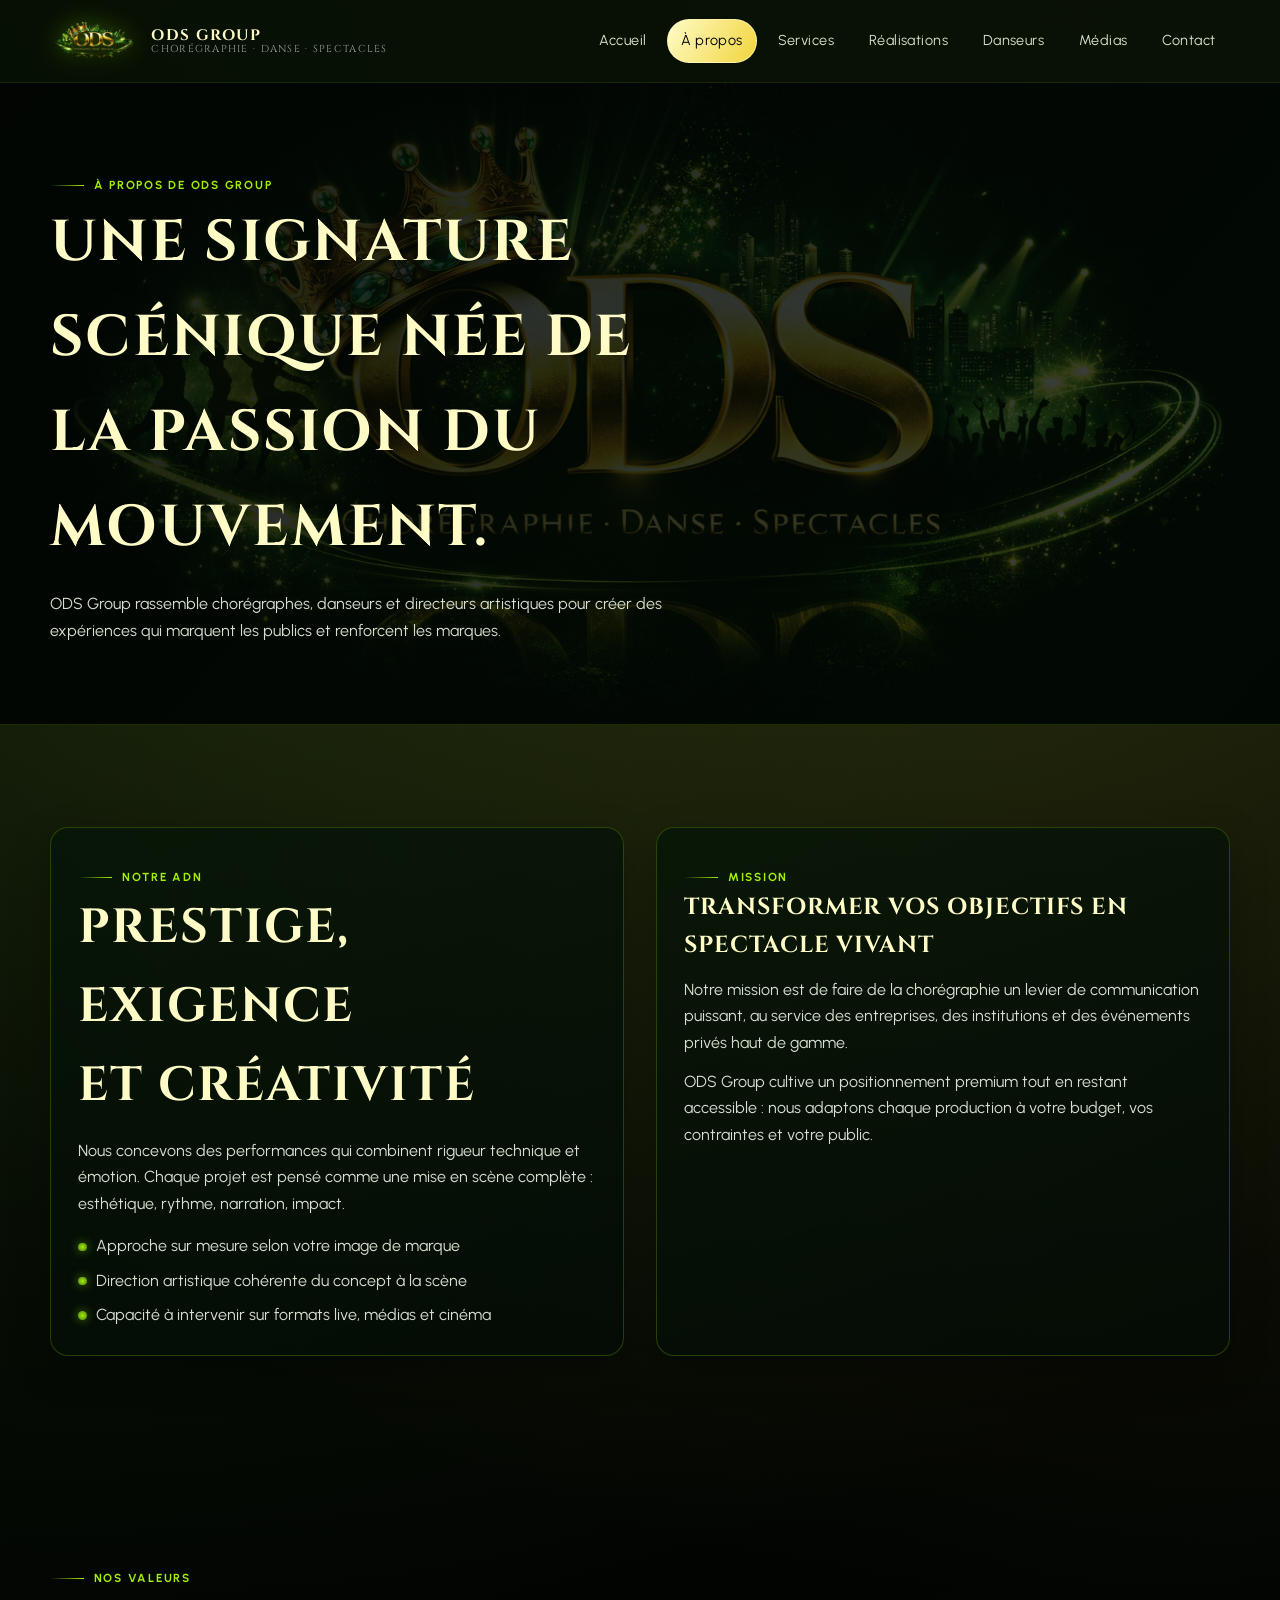
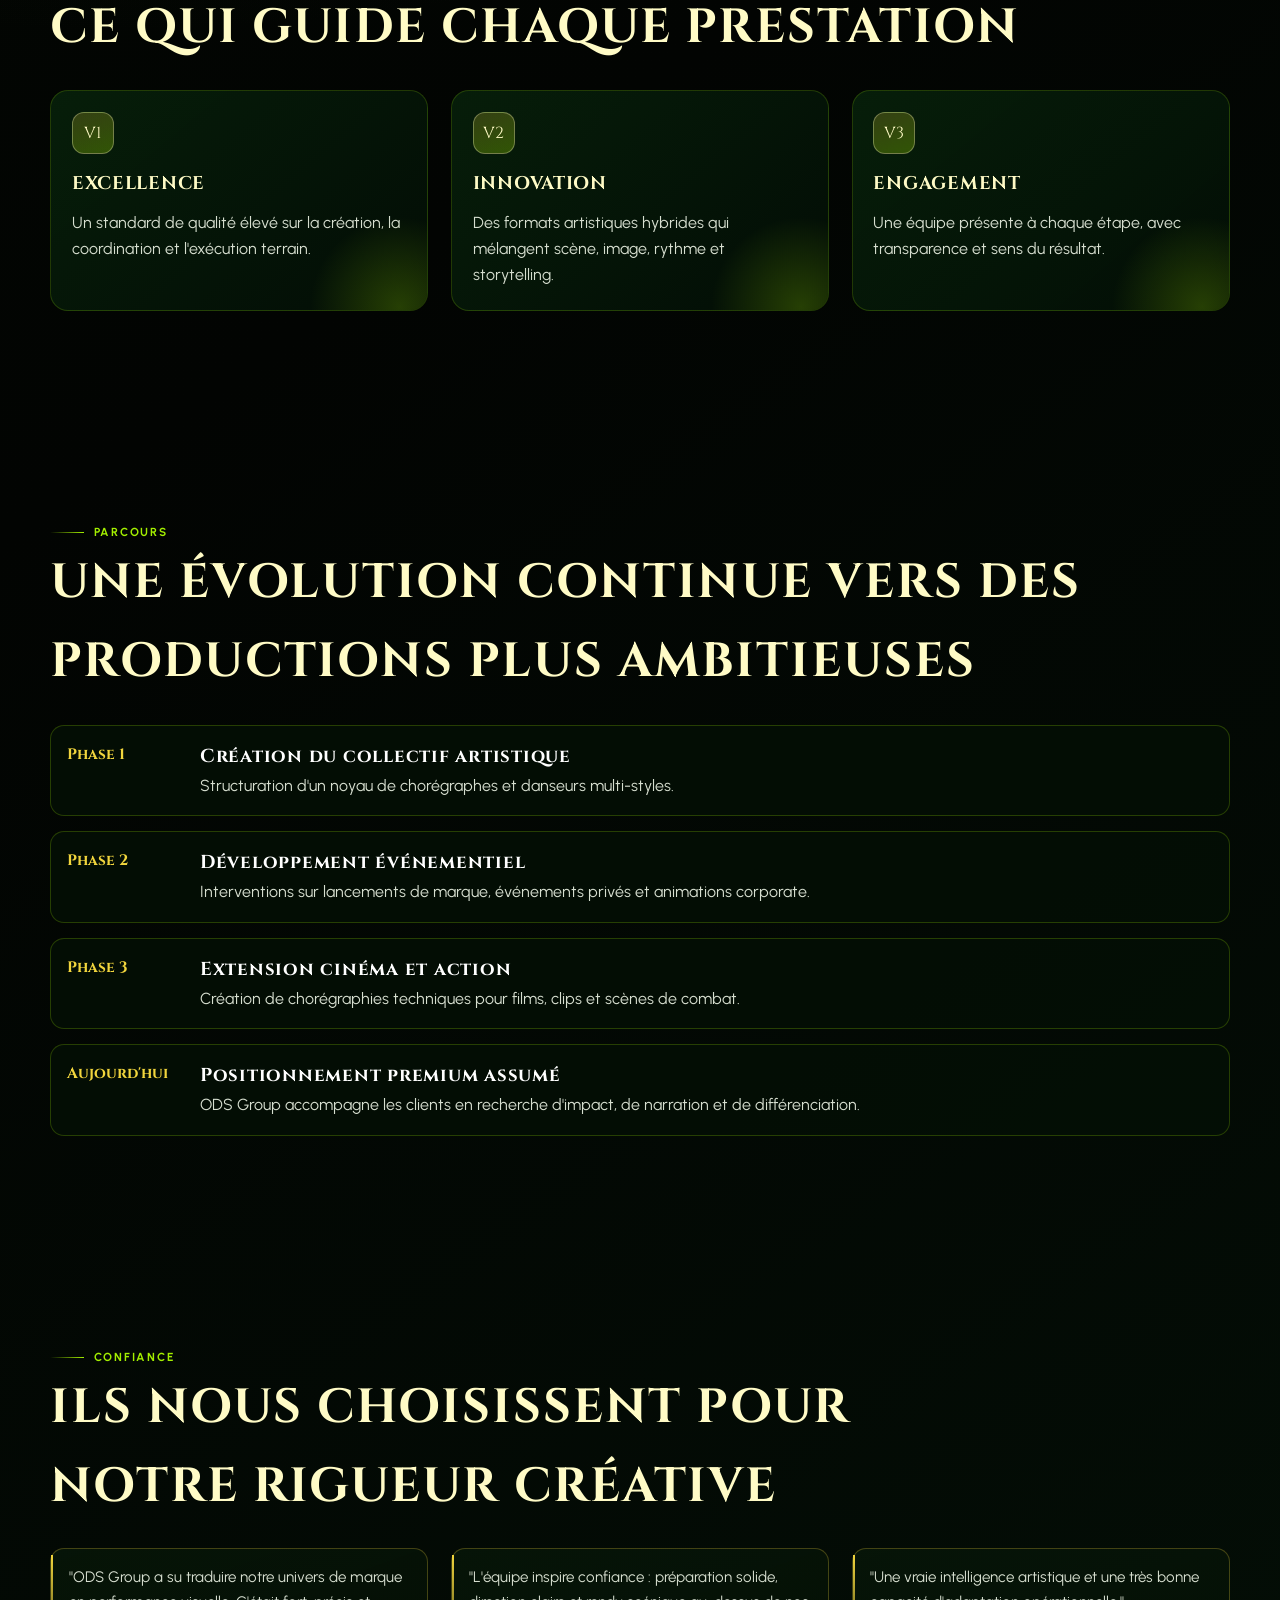
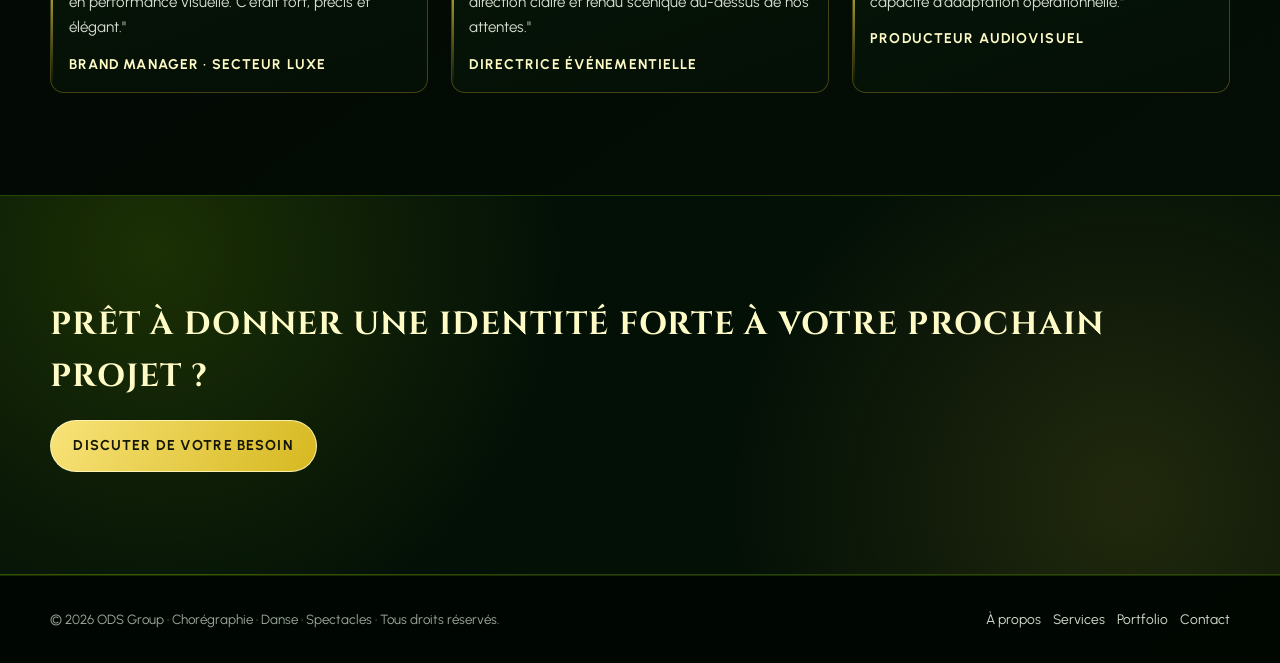
==== a-propos.html @ b8bc04d4 "Initial commit: ODSV2 website" ====
<!doctype html>
<html lang="fr">
  <head>
    <meta charset="UTF-8" />
    <meta name="viewport" content="width=device-width, initial-scale=1.0" />
    <title>À propos | ODS Group</title>
    <meta
      name="description"
      content="Découvrez l'histoire, la vision et les valeurs de ODS Group, acteur premium de la chorégraphie et de l'événementiel."
    />
    <link rel="icon" type="image/png" href="img/Image.png" />
    <link rel="stylesheet" href="assets/css/style.css" />
  </head>
  <body data-page="about">
    <a class="skip-link" href="#main-content">Aller au contenu principal</a>

    <header class="site-header">
      <div class="container nav-shell">
        <a class="brand" href="index.html" aria-label="Accueil ODS Group">
          <img class="brand-logo" src="img/Image.png" alt="Logo ODS Group" />
          <div class="brand-text">
            <strong>ODS Group</strong>
            <span>Chorégraphie · Danse · Spectacles</span>
          </div>
        </a>
        <button class="menu-toggle" type="button" aria-expanded="false" aria-label="Ouvrir le menu">
          <svg viewBox="0 0 24 24" fill="none" stroke="currentColor" stroke-width="1.8" stroke-linecap="round">
            <path d="M4 7h16M4 12h16M4 17h16" />
          </svg>
        </button>
        <nav class="nav-links" aria-label="Navigation principale">
          <a class="nav-link" data-page="index" href="index.html">Accueil</a>
          <a class="nav-link" data-page="about" href="a-propos.html">À propos</a>
          <a class="nav-link" data-page="services" href="services.html">Services</a>
          <a class="nav-link" data-page="portfolio" href="portfolio.html">Réalisations</a>
          <a class="nav-link" data-page="team" href="equipe.html">Danseurs</a>
          <a class="nav-link" data-page="media" href="medias.html">Médias</a>
          <a class="nav-link" data-page="contact" href="contact.html">Contact</a>
        </nav>
      </div>
    </header>

    <main id="main-content">
      <section class="page-hero">
        <div class="container reveal">
          <p class="kicker">À Propos de ODS Group</p>
          <h1>Une signature scénique née de la passion du mouvement.</h1>
          <p>
            ODS Group rassemble chorégraphes, danseurs et directeurs artistiques pour créer des expériences qui
            marquent les publics et renforcent les marques.
          </p>
        </div>
      </section>

      <section class="section">
        <div class="container grid-two">
          <article class="panel reveal">
            <p class="kicker">Notre ADN</p>
            <h2 class="section-title">Prestige, exigence et créativité</h2>
            <p>
              Nous concevons des performances qui combinent rigueur technique et émotion. Chaque projet est pensé comme
              une mise en scène complète : esthétique, rythme, narration, impact.
            </p>
            <ul class="list">
              <li>Approche sur mesure selon votre image de marque</li>
              <li>Direction artistique cohérente du concept à la scène</li>
              <li>Capacité à intervenir sur formats live, médias et cinéma</li>
            </ul>
          </article>

          <article class="panel reveal">
            <p class="kicker">Mission</p>
            <h3>Transformer vos objectifs en spectacle vivant</h3>
            <p>
              Notre mission est de faire de la chorégraphie un levier de communication puissant, au service des
              entreprises, des institutions et des événements privés haut de gamme.
            </p>
            <p style="margin-top: 0.8rem">
              ODS Group cultive un positionnement premium tout en restant accessible : nous adaptons chaque production à
              votre budget, vos contraintes et votre public.
            </p>
          </article>
        </div>
      </section>

      <section class="section" aria-labelledby="values-title">
        <div class="container">
          <p class="kicker reveal">Nos Valeurs</p>
          <h2 class="section-title reveal" id="values-title">Ce qui guide chaque prestation</h2>
          <div class="grid-three value-grid reveal">
            <article class="service-card">
              <div class="icon">V1</div>
              <h3>Excellence</h3>
              <p>Un standard de qualité élevé sur la création, la coordination et l'exécution terrain.</p>
            </article>
            <article class="service-card">
              <div class="icon">V2</div>
              <h3>Innovation</h3>
              <p>Des formats artistiques hybrides qui mélangent scène, image, rythme et storytelling.</p>
            </article>
            <article class="service-card">
              <div class="icon">V3</div>
              <h3>Engagement</h3>
              <p>Une équipe présente à chaque étape, avec transparence et sens du résultat.</p>
            </article>
          </div>
        </div>
      </section>

      <section class="section" aria-labelledby="story-title">
        <div class="container">
          <p class="kicker reveal">Parcours</p>
          <h2 class="section-title reveal" id="story-title">Une évolution continue vers des productions plus ambitieuses</h2>
          <div class="timeline reveal">
            <article class="timeline-item">
              <strong>Phase 1</strong>
              <div>
                <h3>Création du collectif artistique</h3>
                <p>Structuration d'un noyau de chorégraphes et danseurs multi-styles.</p>
              </div>
            </article>
            <article class="timeline-item">
              <strong>Phase 2</strong>
              <div>
                <h3>Développement événementiel</h3>
                <p>Interventions sur lancements de marque, événements privés et animations corporate.</p>
              </div>
            </article>
            <article class="timeline-item">
              <strong>Phase 3</strong>
              <div>
                <h3>Extension cinéma et action</h3>
                <p>Création de chorégraphies techniques pour films, clips et scènes de combat.</p>
              </div>
            </article>
            <article class="timeline-item">
              <strong>Aujourd'hui</strong>
              <div>
                <h3>Positionnement premium assumé</h3>
                <p>ODS Group accompagne les clients en recherche d'impact, de narration et de différenciation.</p>
              </div>
            </article>
          </div>
        </div>
      </section>

      <section class="section" aria-labelledby="quote-title">
        <div class="container">
          <p class="kicker reveal">Confiance</p>
          <h2 class="section-title reveal" id="quote-title">Ils nous choisissent pour notre rigueur créative</h2>
          <div class="grid-three testimonial-grid reveal">
            <article class="testimonial-card quote">
              <p>
                "ODS Group a su traduire notre univers de marque en performance visuelle. C'était fort, précis et
                élégant."
              </p>
              <strong>Brand Manager · Secteur luxe</strong>
            </article>
            <article class="testimonial-card quote">
              <p>
                "L'équipe inspire confiance : préparation solide, direction claire et rendu scénique au-dessus de nos
                attentes."
              </p>
              <strong>Directrice événementielle</strong>
            </article>
            <article class="testimonial-card quote">
              <p>
                "Une vraie intelligence artistique et une très bonne capacité d'adaptation opérationnelle."
              </p>
              <strong>Producteur audiovisuel</strong>
            </article>
          </div>
        </div>
      </section>

      <section class="section cta-section">
        <div class="container cta-wrap reveal">
          <h2>Prêt à donner une identité forte à votre prochain projet ?</h2>
          <a class="btn btn-primary" href="contact.html">Discuter de votre besoin</a>
        </div>
      </section>
    </main>

    <footer class="footer">
      <div class="container footer-shell">
        <small>© 2026 ODS Group · Chorégraphie · Danse · Spectacles · Tous droits réservés.</small>
        <nav class="footer-nav" aria-label="Liens secondaires">
          <a href="a-propos.html">À propos</a>
          <a href="services.html">Services</a>
          <a href="portfolio.html">Portfolio</a>
          <a href="contact.html">Contact</a>
        </nav>
      </div>
    </footer>

    <script src="assets/js/main.js" defer></script>
  </body>
</html>
---- assets/css/style.css ----
@import url('https://fonts.googleapis.com/css2?family=Cinzel:wght@500;600;700;800&family=Urbanist:wght@400;500;600;700;800&display=swap');

:root {
  --bg-deep: #020402;
  --bg-night: #082f0b;
  --bg-panel: rgba(2, 14, 4, 0.8);
  --bg-panel-soft: rgba(8, 30, 11, 0.64);
  --emerald: #487620;
  --lime: #a3ef00;
  --gold: #f1d53d;
  --gold-soft: #fffbc6;
  --white: #ffffff;
  --text-soft: #d7dfd0;
  --text-muted: #9ca99d;
  --line: rgba(163, 239, 0, 0.22);
  --line-gold: rgba(241, 213, 61, 0.26);
  --shadow-glow: 0 0 24px rgba(163, 239, 0, 0.22);
  --shadow-depth: 0 22px 60px rgba(0, 0, 0, 0.45);
  --max-width: 1180px;
  --radius-card: 18px;
  --radius-button: 999px;
  --header-height: 82px;
}

* {
  box-sizing: border-box;
}

html {
  scroll-behavior: smooth;
}

body {
  margin: 0;
  font-family: "Urbanist", "Segoe UI", sans-serif;
  background:
    radial-gradient(circle at 10% -10%, rgba(72, 118, 32, 0.35), transparent 46%),
    radial-gradient(circle at 85% 0%, rgba(241, 213, 61, 0.18), transparent 40%),
    linear-gradient(145deg, #030903 0%, #020402 45%, #041007 100%);
  color: var(--white);
  line-height: 1.65;
  min-height: 100vh;
  overflow-x: hidden;
}

body::before {
  content: "";
  position: fixed;
  inset: 0;
  background-image:
    linear-gradient(transparent 96%, rgba(255, 255, 255, 0.015) 100%),
    linear-gradient(90deg, transparent 96%, rgba(255, 255, 255, 0.015) 100%);
  background-size: 4px 4px, 4px 4px;
  opacity: 0.38;
  pointer-events: none;
  z-index: -2;
}

img {
  max-width: 100%;
  display: block;
}

a {
  color: inherit;
  text-decoration: none;
}

p {
  color: var(--text-soft);
  margin: 0;
}

h1,
h2,
h3,
h4 {
  margin: 0;
  font-family: "Cinzel", Georgia, serif;
  letter-spacing: 0.04em;
}

.container {
  width: min(100% - 3rem, var(--max-width));
  margin-inline: auto;
}

.section {
  padding: clamp(3.8rem, 8vw, 7rem) 0;
  position: relative;
}

.section-title {
  font-size: clamp(1.7rem, 4vw, 3rem);
  text-transform: uppercase;
  color: var(--gold-soft);
  text-wrap: balance;
}

.section-lead {
  margin-top: 1rem;
  max-width: 68ch;
  color: var(--text-soft);
}

.kicker {
  display: inline-flex;
  align-items: center;
  gap: 0.6rem;
  text-transform: uppercase;
  letter-spacing: 0.15em;
  font-size: 0.73rem;
  font-weight: 700;
  color: var(--lime);
}

.kicker::before {
  content: "";
  width: 34px;
  height: 1px;
  background: linear-gradient(90deg, transparent, var(--lime));
}

.site-header {
  position: sticky;
  top: 0;
  z-index: 80;
  backdrop-filter: blur(12px);
  background: rgba(2, 9, 3, 0.82);
  border-bottom: 1px solid rgba(163, 239, 0, 0.11);
}

.site-header.scrolled {
  background: rgba(2, 8, 3, 0.93);
  border-color: rgba(241, 213, 61, 0.2);
}

.nav-shell {
  height: var(--header-height);
  display: flex;
  align-items: center;
  justify-content: space-between;
  gap: 2rem;
}

.brand {
  display: inline-flex;
  align-items: center;
  gap: 0.9rem;
  min-width: 0;
}

.brand-logo {
  height: 58px;
  width: auto;
  filter: drop-shadow(0 0 12px rgba(163, 239, 0, 0.4));
}

.brand-text {
  display: grid;
  gap: 0.1rem;
  font-family: "Cinzel", serif;
  text-transform: uppercase;
  letter-spacing: 0.08em;
  line-height: 1;
}

.brand-text strong {
  font-size: 0.95rem;
  color: var(--gold-soft);
}

.brand-text span {
  font-size: 0.63rem;
  color: var(--text-muted);
}

.nav-links {
  display: flex;
  align-items: center;
  gap: 0.35rem;
}

.nav-link {
  font-size: 0.9rem;
  letter-spacing: 0.03em;
  color: var(--text-soft);
  padding: 0.6rem 0.85rem;
  border-radius: 999px;
  border: 1px solid transparent;
  transition: color 0.2s ease, border-color 0.2s ease, background 0.2s ease;
}

.nav-link:hover,
.nav-link:focus-visible {
  color: var(--gold-soft);
  border-color: rgba(163, 239, 0, 0.26);
  background: rgba(72, 118, 32, 0.24);
}

.nav-link.active {
  color: var(--bg-deep);
  background: linear-gradient(120deg, var(--gold-soft), var(--gold));
  border-color: rgba(255, 251, 198, 0.65);
}

.menu-toggle {
  display: none;
  width: 44px;
  aspect-ratio: 1;
  border-radius: 50%;
  border: 1px solid var(--line);
  background: rgba(7, 25, 9, 0.66);
  color: var(--gold-soft);
  cursor: pointer;
}

.menu-toggle svg {
  width: 20px;
  height: 20px;
}

.hero {
  position: relative;
  min-height: calc(100vh - var(--header-height));
  display: grid;
  align-items: center;
  padding: clamp(3rem, 8vw, 7rem) 0;
  overflow: clip;
}

.hero::before {
  content: "";
  position: absolute;
  inset: 0;
  background:
    linear-gradient(110deg, rgba(2, 7, 3, 0.95) 15%, rgba(2, 9, 3, 0.58) 54%, rgba(3, 11, 4, 0.8) 100%),
    url("../../img/ODS.png") center/cover no-repeat;
  transform: scale(1.03);
}

.hero::after {
  content: "";
  position: absolute;
  inset: auto -18% -26% auto;
  width: clamp(260px, 45vw, 680px);
  aspect-ratio: 1;
  border-radius: 50%;
  background: radial-gradient(circle, rgba(163, 239, 0, 0.36) 0%, rgba(163, 239, 0, 0) 72%);
  filter: blur(22px);
  animation: pulse 7s ease-in-out infinite;
}

.hero-grid {
  position: relative;
  display: grid;
  grid-template-columns: 1.2fr 0.9fr;
  gap: clamp(1.6rem, 4vw, 3.4rem);
  z-index: 2;
}

.hero h1 {
  font-size: clamp(2rem, 5.2vw, 4.5rem);
  line-height: 1.12;
  text-transform: uppercase;
  text-wrap: balance;
  max-width: 14ch;
}

.hero h1 .highlight {
  color: var(--gold);
}

.hero .lead {
  margin-top: 1.35rem;
  max-width: 56ch;
  font-size: clamp(1rem, 1.9vw, 1.19rem);
}

.actions {
  margin-top: 2rem;
  display: flex;
  flex-wrap: wrap;
  gap: 0.8rem;
}

.btn {
  --btn-bg: rgba(14, 34, 15, 0.9);
  --btn-border: rgba(241, 213, 61, 0.4);
  display: inline-flex;
  align-items: center;
  justify-content: center;
  gap: 0.5rem;
  border-radius: var(--radius-button);
  border: 1px solid var(--btn-border);
  padding: 0.82rem 1.4rem;
  font-size: 0.89rem;
  text-transform: uppercase;
  letter-spacing: 0.08em;
  font-weight: 700;
  color: var(--gold-soft);
  background: var(--btn-bg);
  cursor: pointer;
  transition: transform 0.2s ease, box-shadow 0.25s ease, background 0.25s ease, color 0.2s ease;
}

.btn:hover,
.btn:focus-visible {
  transform: translateY(-2px);
  box-shadow: var(--shadow-glow);
}

.btn-primary {
  --btn-bg: linear-gradient(120deg, #f8e379, #d6b81f);
  --btn-border: rgba(255, 251, 198, 0.8);
  color: #131505;
}

.btn-primary:hover,
.btn-primary:focus-visible {
  background: linear-gradient(120deg, #fff0a6, #e6cf3b);
}

.btn-ghost {
  --btn-bg: rgba(7, 27, 10, 0.64);
  --btn-border: rgba(163, 239, 0, 0.32);
}

.hero-card {
  align-self: end;
  background: linear-gradient(160deg, rgba(7, 21, 8, 0.84), rgba(5, 16, 6, 0.9));
  border: 1px solid var(--line);
  border-radius: var(--radius-card);
  padding: 1.3rem;
  box-shadow: var(--shadow-depth);
}

.hero-card-header {
  display: flex;
  justify-content: space-between;
  align-items: center;
  gap: 1rem;
}

.hero-card-header img {
  width: 74px;
  filter: drop-shadow(0 0 15px rgba(163, 239, 0, 0.48));
}

.hero-card-header strong {
  color: var(--gold-soft);
  font-size: 0.93rem;
  font-family: "Cinzel", serif;
  text-transform: uppercase;
  letter-spacing: 0.08em;
}

.hero-stats {
  margin-top: 1rem;
  display: grid;
  grid-template-columns: repeat(2, minmax(0, 1fr));
  gap: 0.8rem;
}

.hero-stat {
  padding: 0.9rem;
  border-radius: 13px;
  background: rgba(7, 29, 10, 0.52);
  border: 1px solid rgba(163, 239, 0, 0.16);
}

.hero-stat strong {
  display: block;
  color: var(--gold);
  font-family: "Cinzel", serif;
  font-size: 1.25rem;
}

.hero-stat span {
  font-size: 0.8rem;
  color: var(--text-muted);
}

.grid-two {
  display: grid;
  grid-template-columns: repeat(2, minmax(0, 1fr));
  gap: clamp(1rem, 3vw, 2rem);
}

.grid-three {
  display: grid;
  grid-template-columns: repeat(3, minmax(0, 1fr));
  gap: clamp(1rem, 2.4vw, 1.4rem);
}

.panel {
  border-radius: var(--radius-card);
  border: 1px solid var(--line);
  background: linear-gradient(160deg, rgba(4, 20, 7, 0.72), rgba(4, 13, 6, 0.82));
  padding: clamp(1.2rem, 3vw, 1.7rem);
  box-shadow: 0 14px 38px rgba(0, 0, 0, 0.28);
}

.panel h3 {
  font-size: clamp(1.1rem, 2.4vw, 1.45rem);
  color: var(--gold-soft);
  text-transform: uppercase;
}

.panel p {
  margin-top: 0.8rem;
}

.list {
  list-style: none;
  margin: 1rem 0 0;
  padding: 0;
  display: grid;
  gap: 0.5rem;
}

.list li {
  position: relative;
  padding-left: 1.1rem;
  color: var(--text-soft);
}

.list li::before {
  content: "";
  position: absolute;
  left: 0;
  top: 0.6em;
  width: 0.52rem;
  height: 0.52rem;
  border-radius: 50%;
  background: radial-gradient(circle, var(--lime), var(--emerald));
  box-shadow: 0 0 10px rgba(163, 239, 0, 0.5);
}

.service-card {
  position: relative;
  overflow: hidden;
  border-radius: var(--radius-card);
  background: linear-gradient(140deg, rgba(8, 37, 12, 0.78), rgba(3, 15, 6, 0.86));
  border: 1px solid rgba(163, 239, 0, 0.19);
  padding: 1.3rem;
  transition: transform 0.3s ease, border-color 0.3s ease, box-shadow 0.3s ease;
}

.service-card::after {
  content: "";
  position: absolute;
  inset: auto -18% -42% auto;
  width: 190px;
  aspect-ratio: 1;
  border-radius: 50%;
  background: radial-gradient(circle, rgba(163, 239, 0, 0.22), transparent 67%);
  pointer-events: none;
}

.service-card:hover,
.service-card:focus-within {
  transform: translateY(-5px);
  border-color: rgba(241, 213, 61, 0.42);
  box-shadow: 0 20px 36px rgba(0, 0, 0, 0.35), 0 0 0 1px rgba(241, 213, 61, 0.15) inset;
}

.service-card .icon {
  width: 42px;
  height: 42px;
  border-radius: 12px;
  display: grid;
  place-items: center;
  font-family: "Cinzel", serif;
  font-size: 1rem;
  background: linear-gradient(160deg, rgba(241, 213, 61, 0.2), rgba(163, 239, 0, 0.28));
  border: 1px solid rgba(255, 251, 198, 0.32);
  color: var(--gold-soft);
}

.service-card h3 {
  margin-top: 0.95rem;
  color: var(--gold-soft);
  font-size: 1.15rem;
  text-transform: uppercase;
}

.service-card p {
  margin-top: 0.65rem;
}

.banner {
  border-radius: var(--radius-card);
  margin-top: 2rem;
  padding: clamp(1.4rem, 3vw, 2rem);
  border: 1px solid var(--line-gold);
  background:
    linear-gradient(145deg, rgba(13, 41, 14, 0.76), rgba(6, 20, 7, 0.88)),
    url("../../img/ODS.png") center/cover no-repeat;
}

.banner h3 {
  font-size: clamp(1.3rem, 2.8vw, 2rem);
  text-transform: uppercase;
  color: var(--gold-soft);
}

.banner p {
  margin-top: 0.7rem;
  max-width: 60ch;
}

.portfolio-grid {
  margin-top: 1.5rem;
  display: grid;
  grid-template-columns: repeat(12, minmax(0, 1fr));
  gap: 0.95rem;
}

.work-card {
  position: relative;
  min-height: 220px;
  border-radius: 14px;
  overflow: hidden;
  border: 1px solid var(--line);
  background: #071108;
  display: grid;
  align-items: end;
}

.work-card::before {
  content: "";
  position: absolute;
  inset: 0;
  z-index: 1;
  pointer-events: none;
  background: linear-gradient(180deg, rgba(2, 8, 3, 0.12), rgba(2, 4, 2, 0.9));
}

.work-card-media {
  position: absolute;
  inset: 0;
  width: 100%;
  height: 100%;
  object-fit: cover;
  transform: scale(1.05);
  transition: transform 0.5s ease, filter 0.5s ease;
}

.work-card:nth-child(2) .work-card-media,
.work-card:nth-child(5) .work-card-media {
  filter: saturate(1.1) contrast(1.04);
}

.work-card:nth-child(3) .work-card-media,
.work-card:nth-child(6) .work-card-media {
  filter: brightness(0.88) saturate(0.95);
}

.work-card:hover .work-card-media {
  transform: scale(1.14);
}

.work-card-content {
  position: relative;
  z-index: 2;
  padding: 1rem;
  background: linear-gradient(180deg, transparent, rgba(2, 6, 3, 0.95));
}

.work-card .tag {
  display: inline-block;
  font-size: 0.67rem;
  text-transform: uppercase;
  letter-spacing: 0.14em;
  color: var(--lime);
  margin-bottom: 0.45rem;
}

.work-card h3 {
  font-size: 1rem;
  color: var(--gold-soft);
}

.work-card p {
  margin-top: 0.4rem;
  font-size: 0.88rem;
  color: #ccd4c9;
}

.span-4 {
  grid-column: span 4;
}

.span-5 {
  grid-column: span 5;
}

.span-6 {
  grid-column: span 6;
}

.team-grid,
.media-grid,
.contact-grid,
.testimonial-grid,
.value-grid {
  margin-top: 1.4rem;
}

.person-card {
  border-radius: 14px;
  border: 1px solid var(--line);
  background: linear-gradient(180deg, rgba(6, 19, 7, 0.72), rgba(4, 14, 6, 0.9));
  padding: 1rem;
  transition: transform 0.3s ease, border-color 0.3s ease;
}

.person-card:hover {
  transform: translateY(-4px);
  border-color: rgba(241, 213, 61, 0.36);
}

.avatar {
  width: 56px;
  height: 56px;
  border-radius: 50%;
  display: grid;
  place-items: center;
  font-family: "Cinzel", serif;
  color: #101301;
  background: linear-gradient(140deg, #fff5b4, #a3ef00);
  font-weight: 700;
}

.person-meta {
  margin-top: 0.8rem;
}

.person-meta h3 {
  font-size: 1.02rem;
  color: var(--gold-soft);
  text-transform: uppercase;
}

.person-meta p {
  margin-top: 0.4rem;
  font-size: 0.9rem;
}

.badge-row {
  margin-top: 0.8rem;
  display: flex;
  flex-wrap: wrap;
  gap: 0.45rem;
}

.badge {
  border: 1px solid rgba(163, 239, 0, 0.26);
  color: var(--lime);
  font-size: 0.66rem;
  padding: 0.28rem 0.55rem;
  border-radius: 999px;
  text-transform: uppercase;
  letter-spacing: 0.09em;
}

.media-card {
  border-radius: 14px;
  border: 1px solid var(--line);
  overflow: hidden;
  background: rgba(4, 14, 6, 0.9);
}

.media-thumb {
  position: relative;
  aspect-ratio: 16 / 9;
  display: block;
  overflow: hidden;
  background: #051106;
}

.media-thumb img {
  width: 100%;
  height: 100%;
  object-fit: cover;
  transform: scale(1.03);
  transition: transform 0.45s ease;
}

.media-card:hover .media-thumb img {
  transform: scale(1.09);
}

.media-thumb::before {
  content: "";
  position: absolute;
  inset: 0;
  z-index: 1;
  background: linear-gradient(180deg, rgba(4, 12, 6, 0.2), rgba(4, 10, 5, 0.78));
}

.media-thumb::after {
  content: "▶";
  position: absolute;
  inset: 0;
  z-index: 2;
  margin: auto;
  width: 54px;
  height: 54px;
  border-radius: 50%;
  background: rgba(2, 7, 3, 0.78);
  border: 1px solid rgba(241, 213, 61, 0.52);
  display: grid;
  place-items: center;
  color: var(--gold-soft);
  font-size: 1.1rem;
}

.media-content {
  padding: 0.9rem;
}

.media-content h3 {
  font-size: 0.98rem;
  color: var(--gold-soft);
  text-transform: uppercase;
}

.media-content p {
  margin-top: 0.45rem;
  font-size: 0.88rem;
}

.media-link {
  margin-top: 0.7rem;
  display: inline-flex;
  align-items: center;
  gap: 0.4rem;
  border: 1px solid rgba(163, 239, 0, 0.3);
  border-radius: 999px;
  padding: 0.35rem 0.7rem;
  font-size: 0.72rem;
  text-transform: uppercase;
  letter-spacing: 0.08em;
  color: var(--gold-soft);
}

.media-link:hover {
  border-color: rgba(241, 213, 61, 0.55);
  background: rgba(72, 118, 32, 0.3);
}

.testimonial-card {
  border-radius: 14px;
  border: 1px solid var(--line-gold);
  background: linear-gradient(160deg, rgba(8, 24, 9, 0.75), rgba(5, 16, 6, 0.86));
  padding: 1rem;
}

.testimonial-card p {
  font-size: 0.95rem;
}

.testimonial-card strong {
  display: block;
  margin-top: 0.75rem;
  font-size: 0.88rem;
  color: var(--gold-soft);
  text-transform: uppercase;
  letter-spacing: 0.08em;
}

.quote {
  position: relative;
  padding-left: 1.1rem;
}

.quote::before {
  content: "";
  position: absolute;
  left: 0;
  top: 0.35rem;
  bottom: 0.35rem;
  width: 2px;
  background: linear-gradient(var(--gold), transparent);
}

.logo-strip {
  margin-top: 1.5rem;
  border-radius: 14px;
  border: 1px solid var(--line);
  background: rgba(5, 17, 7, 0.7);
  overflow: hidden;
  mask-image: linear-gradient(90deg, transparent, #000 12%, #000 88%, transparent);
}

.logo-track {
  display: flex;
  gap: 2rem;
  padding: 1rem;
  animation: marquee 18s linear infinite;
}

.logo-pill {
  flex: 0 0 auto;
  min-width: 170px;
  display: inline-flex;
  align-items: center;
  justify-content: center;
  gap: 0.5rem;
  text-align: center;
  border: 1px solid rgba(163, 239, 0, 0.24);
  border-radius: 999px;
  padding: 0.6rem 1rem;
  font-size: 0.75rem;
  text-transform: uppercase;
  letter-spacing: 0.09em;
  color: var(--text-soft);
  background: rgba(6, 20, 7, 0.86);
}

.logo-pill img {
  width: 20px;
  height: 20px;
  object-fit: contain;
  filter: drop-shadow(0 0 6px rgba(163, 239, 0, 0.4));
}

.contact-grid {
  display: grid;
  grid-template-columns: 1fr 0.92fr;
  gap: clamp(1rem, 3vw, 2rem);
}

form {
  display: grid;
  gap: 0.9rem;
}

label {
  font-size: 0.8rem;
  letter-spacing: 0.08em;
  text-transform: uppercase;
  color: var(--gold-soft);
}

input,
select,
textarea {
  width: 100%;
  border-radius: 10px;
  border: 1px solid rgba(163, 239, 0, 0.24);
  background: rgba(3, 11, 4, 0.82);
  color: var(--white);
  padding: 0.75rem 0.85rem;
  font: inherit;
}

input:focus,
select:focus,
textarea:focus {
  outline: 2px solid rgba(241, 213, 61, 0.26);
  outline-offset: 1px;
  border-color: rgba(241, 213, 61, 0.45);
}

textarea {
  min-height: 150px;
  resize: vertical;
}

.form-status {
  font-size: 0.9rem;
  color: var(--lime);
  min-height: 1.3rem;
}

.contact-card h3 {
  color: var(--gold-soft);
  text-transform: uppercase;
  font-size: 1rem;
}

.contact-list {
  list-style: none;
  padding: 0;
  margin: 0.9rem 0 0;
  display: grid;
  gap: 0.6rem;
}

.contact-list li {
  display: flex;
  align-items: baseline;
  gap: 0.5rem;
}

.contact-list span {
  color: var(--text-muted);
  min-width: 74px;
}

.social-row {
  margin-top: 1.1rem;
  display: flex;
  gap: 0.6rem;
  flex-wrap: wrap;
}

.social-row a {
  border-radius: 999px;
  border: 1px solid var(--line);
  padding: 0.45rem 0.8rem;
  font-size: 0.75rem;
  text-transform: uppercase;
  letter-spacing: 0.08em;
  color: var(--gold-soft);
}

.social-row a:hover {
  border-color: rgba(241, 213, 61, 0.42);
  background: rgba(72, 118, 32, 0.32);
}

.page-hero {
  padding-top: clamp(2.6rem, 6vw, 5.2rem);
  padding-bottom: clamp(2.6rem, 7vw, 5rem);
  background:
    linear-gradient(130deg, rgba(2, 6, 3, 0.9), rgba(2, 11, 4, 0.75)),
    url("../../img/ODS.png") center/cover no-repeat;
  border-bottom: 1px solid rgba(163, 239, 0, 0.17);
}

.page-hero h1 {
  font-size: clamp(1.9rem, 4.5vw, 3.8rem);
  text-transform: uppercase;
  max-width: 16ch;
  color: var(--gold-soft);
}

.page-hero p {
  margin-top: 1rem;
  max-width: 62ch;
}

.timeline {
  margin-top: 1.5rem;
  display: grid;
  gap: 0.95rem;
}

.timeline-item {
  border-radius: 14px;
  border: 1px solid var(--line);
  padding: 1rem;
  background: rgba(4, 16, 6, 0.8);
  display: grid;
  grid-template-columns: 120px 1fr;
  gap: 0.8rem;
}

.timeline-item strong {
  color: var(--gold);
  font-family: "Cinzel", serif;
  font-size: 0.95rem;
}

.cta-section {
  border-top: 1px solid var(--line);
  border-bottom: 1px solid var(--line);
  background:
    radial-gradient(circle at 12% 15%, rgba(163, 239, 0, 0.15), transparent 35%),
    radial-gradient(circle at 88% 80%, rgba(241, 213, 61, 0.12), transparent 34%),
    rgba(5, 18, 7, 0.72);
}

.cta-wrap {
  display: flex;
  justify-content: space-between;
  align-items: center;
  gap: 1rem;
  flex-wrap: wrap;
}

.cta-wrap h2 {
  font-size: clamp(1.25rem, 3vw, 2rem);
  text-transform: uppercase;
  color: var(--gold-soft);
}

.footer {
  border-top: 1px solid rgba(163, 239, 0, 0.16);
  padding: 2rem 0;
  background: rgba(1, 6, 2, 0.88);
}

.footer-shell {
  display: grid;
  grid-template-columns: 1fr auto;
  gap: 1rem;
  align-items: center;
}

.footer small {
  color: var(--text-muted);
}

.footer-nav {
  display: flex;
  gap: 0.75rem;
  flex-wrap: wrap;
}

.footer-nav a {
  color: var(--text-soft);
  font-size: 0.86rem;
}

.footer-nav a:hover {
  color: var(--gold-soft);
}

.reveal {
  opacity: 0;
  transform: translateY(20px);
  transition: opacity 0.55s ease, transform 0.55s ease;
}

.reveal.is-visible {
  opacity: 1;
  transform: translateY(0);
}

.skip-link {
  position: absolute;
  left: -9999px;
  top: 0;
  background: var(--gold-soft);
  color: #111;
  padding: 0.7rem 1rem;
  z-index: 999;
}

.skip-link:focus {
  left: 0.9rem;
  top: 0.9rem;
}

@keyframes pulse {
  0%,
  100% {
    transform: scale(1);
    opacity: 0.7;
  }
  50% {
    transform: scale(1.08);
    opacity: 1;
  }
}

@keyframes marquee {
  from {
    transform: translateX(0);
  }
  to {
    transform: translateX(calc(-50% - 1rem));
  }
}

@media (max-width: 1080px) {
  .hero-grid,
  .contact-grid {
    grid-template-columns: 1fr;
  }

  .hero-card {
    max-width: 520px;
  }

  .grid-three {
    grid-template-columns: repeat(2, minmax(0, 1fr));
  }

  .span-4,
  .span-5,
  .span-6 {
    grid-column: span 6;
  }
}

@media (max-width: 920px) {
  .menu-toggle {
    display: grid;
    place-items: center;
  }

  .nav-links {
    position: fixed;
    inset: var(--header-height) 0 auto 0;
    background: rgba(2, 8, 3, 0.97);
    border-bottom: 1px solid rgba(163, 239, 0, 0.2);
    flex-direction: column;
    align-items: stretch;
    gap: 0;
    transform: translateY(-115%);
    transition: transform 0.28s ease;
    padding: 0.7rem 1rem 1rem;
    z-index: 85;
  }

  .nav-links.open {
    transform: translateY(0);
  }

  .nav-link {
    border-radius: 10px;
    padding: 0.75rem 0.8rem;
  }

  .hero {
    min-height: auto;
  }

  .grid-two,
  .grid-three,
  .contact-grid {
    grid-template-columns: 1fr;
  }

  .portfolio-grid {
    grid-template-columns: 1fr;
  }

  .span-4,
  .span-5,
  .span-6 {
    grid-column: auto;
  }

  .timeline-item {
    grid-template-columns: 1fr;
  }

  .footer-shell {
    grid-template-columns: 1fr;
  }
}

@media (prefers-reduced-motion: reduce) {
  * {
    animation: none !important;
    transition: none !important;
    scroll-behavior: auto !important;
  }
}
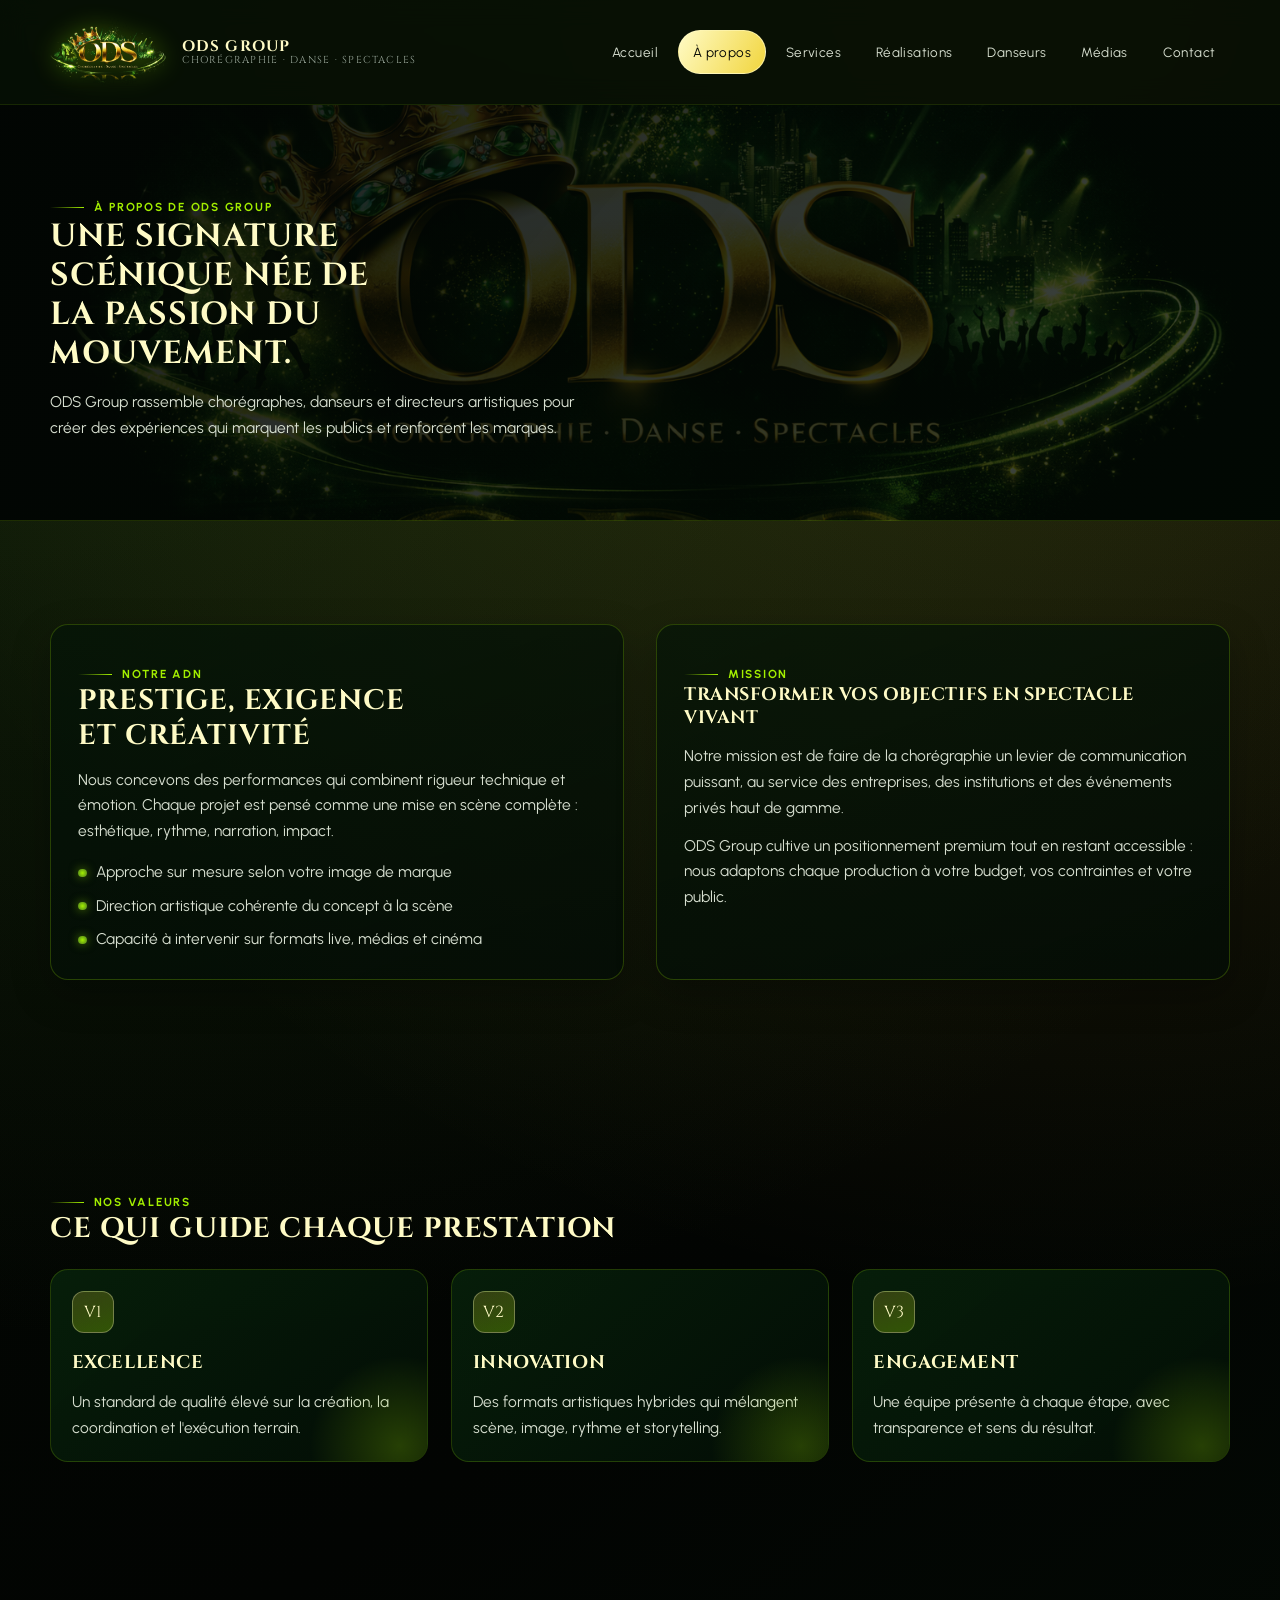
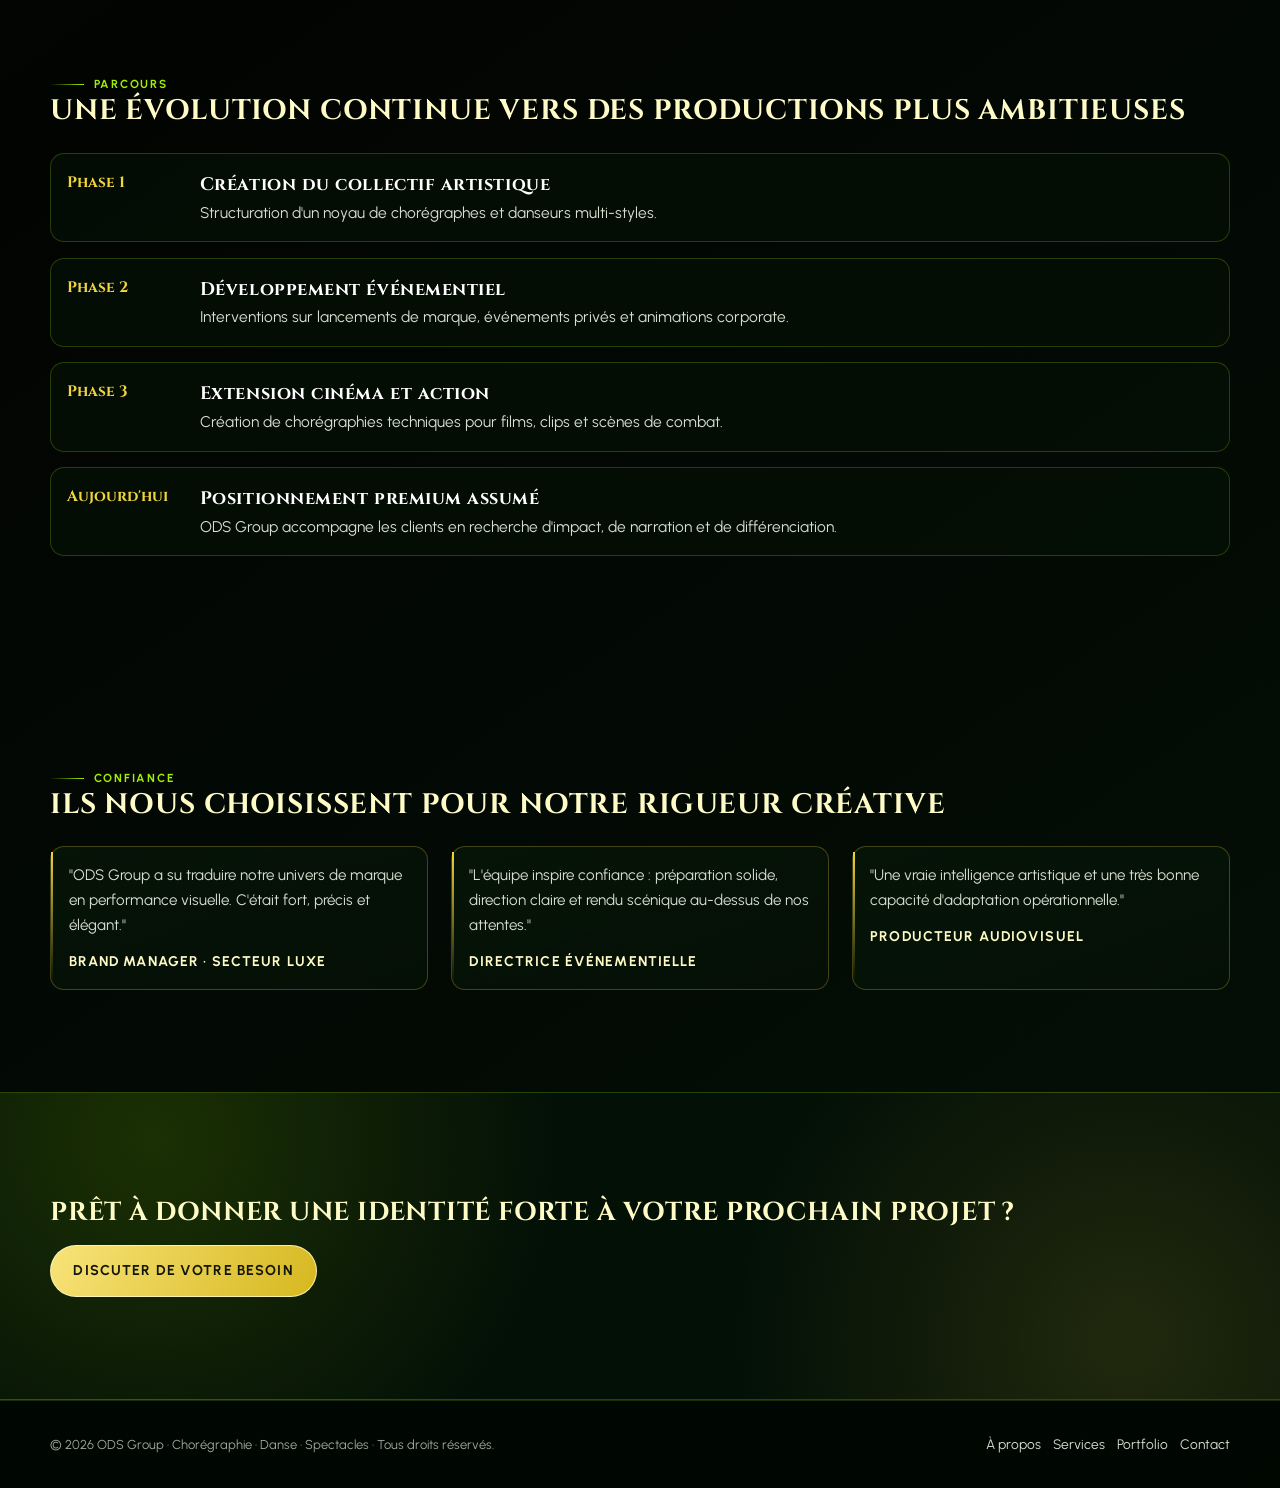
==== commit 00f6e786: "Fix mobile header alignment and prevent hidden menu divider overlap" ====
--- a/a-propos.html
+++ b/a-propos.html
@@ -17,7 +17,7 @@
     <header class="site-header">
       <div class="container nav-shell">
         <a class="brand" href="index.html" aria-label="Accueil ODS Group">
-          <img class="brand-logo" src="img/Image.png" alt="Logo ODS Group" />
+          <img class="brand-logo" src="img/logo-header.png" alt="Logo ODS Group" />
           <div class="brand-text">
             <strong>ODS Group</strong>
             <span>Chorégraphie · Danse · Spectacles</span>
--- a/assets/css/style.css
+++ b/assets/css/style.css
@@ -19,7 +19,7 @@
   --max-width: 1180px;
   --radius-card: 18px;
   --radius-button: 999px;
-  --header-height: 82px;
+  --header-height: 104px;
 }
 
 * {
@@ -33,6 +33,7 @@
 body {
   margin: 0;
   font-family: "Urbanist", "Segoe UI", sans-serif;
+  font-size: 15.5px;
   background:
     radial-gradient(circle at 10% -10%, rgba(72, 118, 32, 0.35), transparent 46%),
     radial-gradient(circle at 85% 0%, rgba(241, 213, 61, 0.18), transparent 40%),
@@ -77,7 +78,7 @@
 h4 {
   margin: 0;
   font-family: "Cinzel", Georgia, serif;
-  letter-spacing: 0.04em;
+  letter-spacing: 0.03em;
 }
 
 .container {
@@ -91,16 +92,18 @@
 }
 
 .section-title {
-  font-size: clamp(1.7rem, 4vw, 3rem);
+  font-size: clamp(1.18rem, 2.2vw, 1.9rem);
   text-transform: uppercase;
   color: var(--gold-soft);
   text-wrap: balance;
+  line-height: 1.24;
 }
 
 .section-lead {
   margin-top: 1rem;
   max-width: 68ch;
   color: var(--text-soft);
+  font-size: clamp(0.95rem, 1.25vw, 1.02rem);
 }
 
 .kicker {
@@ -151,7 +154,7 @@
 }
 
 .brand-logo {
-  height: 58px;
+  height: 68px;
   width: auto;
   filter: drop-shadow(0 0 12px rgba(163, 239, 0, 0.4));
 }
@@ -182,7 +185,7 @@
 }
 
 .nav-link {
-  font-size: 0.9rem;
+  font-size: 0.84rem;
   letter-spacing: 0.03em;
   color: var(--text-soft);
   padding: 0.6rem 0.85rem;
@@ -260,11 +263,13 @@
 }
 
 .hero h1 {
-  font-size: clamp(2rem, 5.2vw, 4.5rem);
-  line-height: 1.12;
+  font-size: clamp(1.3rem, 2.8vw, 2.25rem);
+  line-height: 1.22;
   text-transform: uppercase;
   text-wrap: balance;
-  max-width: 14ch;
+  max-width: 18ch;
+  letter-spacing: 0.02em;
+  text-shadow: 0 8px 26px rgba(0, 0, 0, 0.45);
 }
 
 .hero h1 .highlight {
@@ -274,7 +279,21 @@
 .hero .lead {
   margin-top: 1.35rem;
   max-width: 56ch;
-  font-size: clamp(1rem, 1.9vw, 1.19rem);
+  font-size: clamp(0.94rem, 1.2vw, 1.04rem);
+}
+
+.hero-copy {
+  max-width: min(700px, 100%);
+  padding: clamp(1rem, 2.1vw, 1.45rem);
+  border-radius: 18px;
+  border: 1px solid rgba(163, 239, 0, 0.24);
+  background: linear-gradient(140deg, rgba(3, 10, 4, 0.74), rgba(4, 13, 6, 0.56));
+  box-shadow: 0 20px 40px rgba(0, 0, 0, 0.3);
+  backdrop-filter: blur(2px);
+}
+
+.hero-copy .kicker {
+  font-size: 0.67rem;
 }
 
 .actions {
@@ -402,9 +421,10 @@
 }
 
 .panel h3 {
-  font-size: clamp(1.1rem, 2.4vw, 1.45rem);
-  color: var(--gold-soft);
-  text-transform: uppercase;
+  font-size: clamp(0.92rem, 1.45vw, 1.12rem);
+  color: var(--gold-soft);
+  text-transform: uppercase;
+  line-height: 1.3;
 }
 
 .panel p {
@@ -600,6 +620,10 @@
   grid-column: span 6;
 }
 
+.span-7 {
+  grid-column: span 7;
+}
+
 .team-grid,
 .media-grid,
 .contact-grid,
@@ -622,19 +646,25 @@
 }
 
 .avatar {
-  width: 56px;
-  height: 56px;
+  width: 74px;
+  height: 74px;
   border-radius: 50%;
-  display: grid;
-  place-items: center;
-  font-family: "Cinzel", serif;
-  color: #101301;
-  background: linear-gradient(140deg, #fff5b4, #a3ef00);
-  font-weight: 700;
+  overflow: hidden;
+  border: 1px solid rgba(241, 213, 61, 0.52);
+  background: rgba(3, 10, 4, 0.92);
+  box-shadow: 0 0 0 2px rgba(163, 239, 0, 0.16);
+}
+
+.avatar img {
+  width: 100%;
+  height: 100%;
+  object-fit: cover;
+  transform: scale(1.04);
+  filter: saturate(1.05) contrast(1.04);
 }
 
 .person-meta {
-  margin-top: 0.8rem;
+  margin-top: 0.95rem;
 }
 
 .person-meta h3 {
@@ -933,10 +963,11 @@
 }
 
 .page-hero h1 {
-  font-size: clamp(1.9rem, 4.5vw, 3.8rem);
-  text-transform: uppercase;
-  max-width: 16ch;
-  color: var(--gold-soft);
+  font-size: clamp(1.28rem, 2.5vw, 2rem);
+  text-transform: uppercase;
+  max-width: 17ch;
+  color: var(--gold-soft);
+  line-height: 1.22;
 }
 
 .page-hero p {
@@ -984,9 +1015,10 @@
 }
 
 .cta-wrap h2 {
-  font-size: clamp(1.25rem, 3vw, 2rem);
-  text-transform: uppercase;
-  color: var(--gold-soft);
+  font-size: clamp(1.08rem, 2.1vw, 1.62rem);
+  text-transform: uppercase;
+  color: var(--gold-soft);
+  line-height: 1.28;
 }
 
 .footer {
@@ -1084,12 +1116,38 @@
 
   .span-4,
   .span-5,
-  .span-6 {
+  .span-6,
+  .span-7 {
     grid-column: span 6;
   }
 }
 
 @media (max-width: 920px) {
+  :root {
+    --header-height: 86px;
+  }
+
+  .nav-shell {
+    height: var(--header-height);
+    min-height: 0;
+    padding-block: 0;
+    gap: 1rem;
+  }
+
+  .brand {
+    height: 100%;
+    align-items: center;
+    gap: 0.6rem;
+  }
+
+  .brand-logo {
+    height: 48px;
+  }
+
+  .brand-text {
+    display: none;
+  }
+
   .menu-toggle {
     display: grid;
     place-items: center;
@@ -1099,18 +1157,25 @@
     position: fixed;
     inset: var(--header-height) 0 auto 0;
     background: rgba(2, 8, 3, 0.97);
+    border-top: 1px solid rgba(163, 239, 0, 0.2);
     border-bottom: 1px solid rgba(163, 239, 0, 0.2);
     flex-direction: column;
     align-items: stretch;
     gap: 0;
-    transform: translateY(-115%);
-    transition: transform 0.28s ease;
+    opacity: 0;
+    visibility: hidden;
+    pointer-events: none;
+    transform: translateY(-8px);
+    transition: transform 0.24s ease, opacity 0.24s ease, visibility 0.24s ease;
     padding: 0.7rem 1rem 1rem;
     z-index: 85;
   }
 
   .nav-links.open {
     transform: translateY(0);
+    opacity: 1;
+    visibility: visible;
+    pointer-events: auto;
   }
 
   .nav-link {
@@ -1134,7 +1199,8 @@
 
   .span-4,
   .span-5,
-  .span-6 {
+  .span-6,
+  .span-7 {
     grid-column: auto;
   }
 
